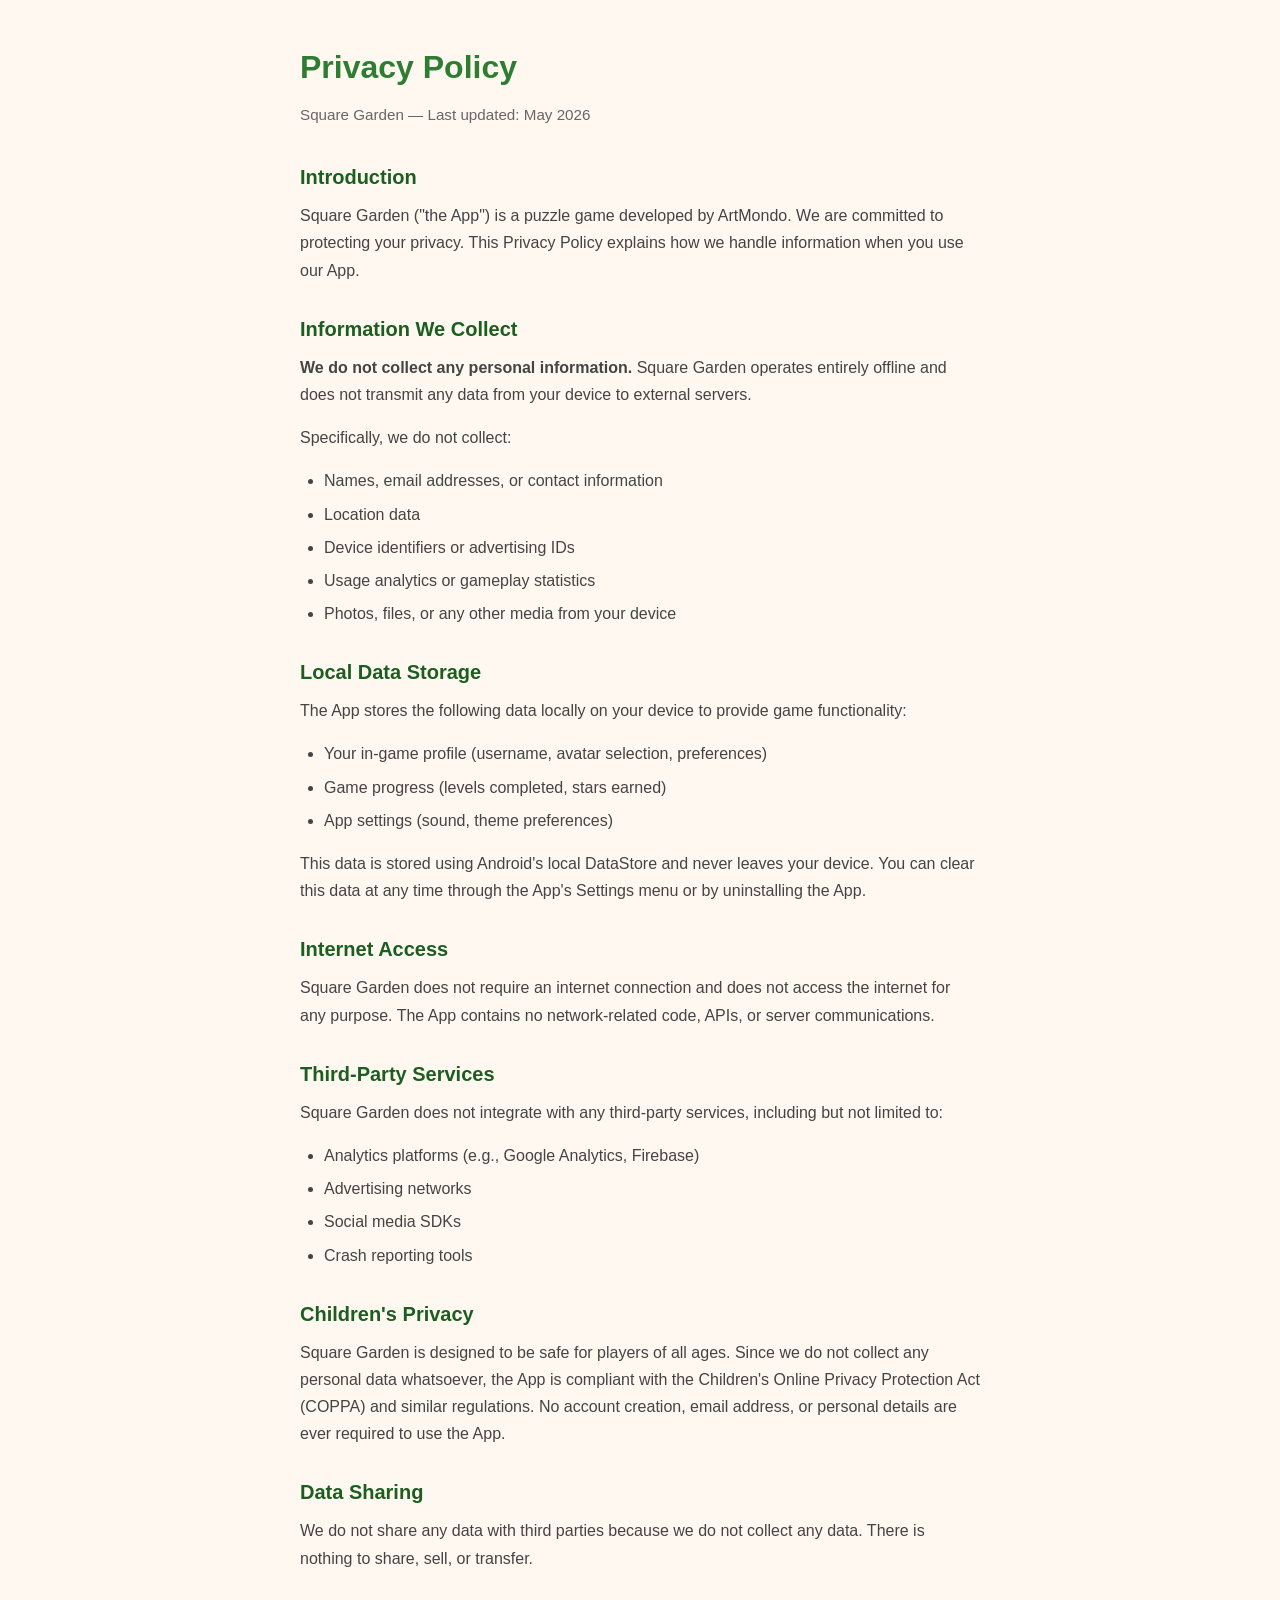
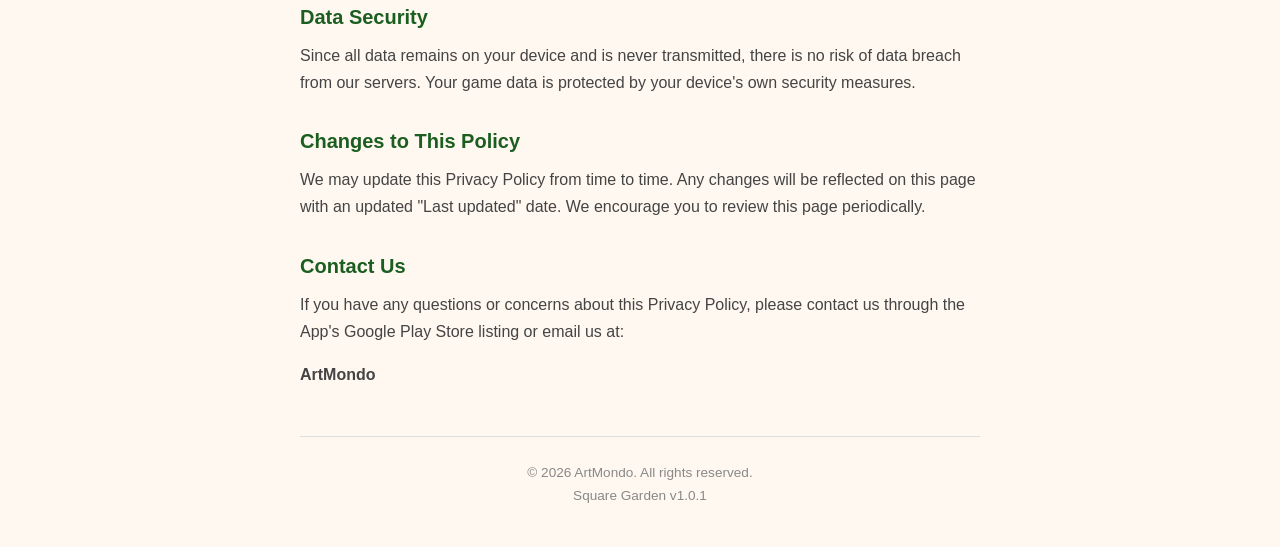
==== docs/privacy-policy.html @ 4bea6047 "Add description of Square Garden game to AboutScreen for enhanced user information" ====
<!DOCTYPE html>
<html lang="en">
<head>
    <meta charset="UTF-8">
    <meta name="viewport" content="width=device-width, initial-scale=1.0">
    <title>Privacy Policy - Square Garden</title>
    <style>
        * { margin: 0; padding: 0; box-sizing: border-box; }
        body {
            font-family: -apple-system, BlinkMacSystemFont, 'Segoe UI', Roboto, sans-serif;
            line-height: 1.7;
            color: #333;
            background: #FFF8F0;
            padding: 40px 20px;
            max-width: 720px;
            margin: 0 auto;
        }
        h1 {
            font-size: 2rem;
            color: #2E7D32;
            margin-bottom: 8px;
        }
        .subtitle {
            color: #666;
            font-size: 0.95rem;
            margin-bottom: 32px;
        }
        h2 {
            font-size: 1.25rem;
            color: #1B5E20;
            margin-top: 28px;
            margin-bottom: 8px;
        }
        p {
            margin-bottom: 16px;
            color: #444;
        }
        ul {
            margin-bottom: 16px;
            padding-left: 24px;
        }
        li {
            margin-bottom: 6px;
            color: #444;
        }
        .footer {
            margin-top: 48px;
            padding-top: 24px;
            border-top: 1px solid #ddd;
            font-size: 0.85rem;
            color: #888;
            text-align: center;
        }
    </style>
</head>
<body>
    <h1>Privacy Policy</h1>
    <p class="subtitle">Square Garden &mdash; Last updated: May 2026</p>

    <h2>Introduction</h2>
    <p>
        Square Garden ("the App") is a puzzle game developed by ArtMondo. We are committed
        to protecting your privacy. This Privacy Policy explains how we handle information
        when you use our App.
    </p>

    <h2>Information We Collect</h2>
    <p>
        <strong>We do not collect any personal information.</strong> Square Garden operates
        entirely offline and does not transmit any data from your device to external servers.
    </p>
    <p>Specifically, we do not collect:</p>
    <ul>
        <li>Names, email addresses, or contact information</li>
        <li>Location data</li>
        <li>Device identifiers or advertising IDs</li>
        <li>Usage analytics or gameplay statistics</li>
        <li>Photos, files, or any other media from your device</li>
    </ul>

    <h2>Local Data Storage</h2>
    <p>
        The App stores the following data locally on your device to provide game functionality:
    </p>
    <ul>
        <li>Your in-game profile (username, avatar selection, preferences)</li>
        <li>Game progress (levels completed, stars earned)</li>
        <li>App settings (sound, theme preferences)</li>
    </ul>
    <p>
        This data is stored using Android's local DataStore and never leaves your device.
        You can clear this data at any time through the App's Settings menu or by
        uninstalling the App.
    </p>

    <h2>Internet Access</h2>
    <p>
        Square Garden does not require an internet connection and does not access the
        internet for any purpose. The App contains no network-related code, APIs, or
        server communications.
    </p>

    <h2>Third-Party Services</h2>
    <p>
        Square Garden does not integrate with any third-party services, including but
        not limited to:
    </p>
    <ul>
        <li>Analytics platforms (e.g., Google Analytics, Firebase)</li>
        <li>Advertising networks</li>
        <li>Social media SDKs</li>
        <li>Crash reporting tools</li>
    </ul>

    <h2>Children's Privacy</h2>
    <p>
        Square Garden is designed to be safe for players of all ages. Since we do not
        collect any personal data whatsoever, the App is compliant with the Children's
        Online Privacy Protection Act (COPPA) and similar regulations. No account
        creation, email address, or personal details are ever required to use the App.
    </p>

    <h2>Data Sharing</h2>
    <p>
        We do not share any data with third parties because we do not collect any data.
        There is nothing to share, sell, or transfer.
    </p>

    <h2>Data Security</h2>
    <p>
        Since all data remains on your device and is never transmitted, there is no risk
        of data breach from our servers. Your game data is protected by your device's
        own security measures.
    </p>

    <h2>Changes to This Policy</h2>
    <p>
        We may update this Privacy Policy from time to time. Any changes will be reflected
        on this page with an updated "Last updated" date. We encourage you to review this
        page periodically.
    </p>

    <h2>Contact Us</h2>
    <p>
        If you have any questions or concerns about this Privacy Policy, please contact
        us through the App's Google Play Store listing or email us at:
    </p>
    <p><strong>ArtMondo</strong></p>

    <div class="footer">
        &copy; 2026 ArtMondo. All rights reserved.<br>
        Square Garden v1.0.1
    </div>
</body>
</html>
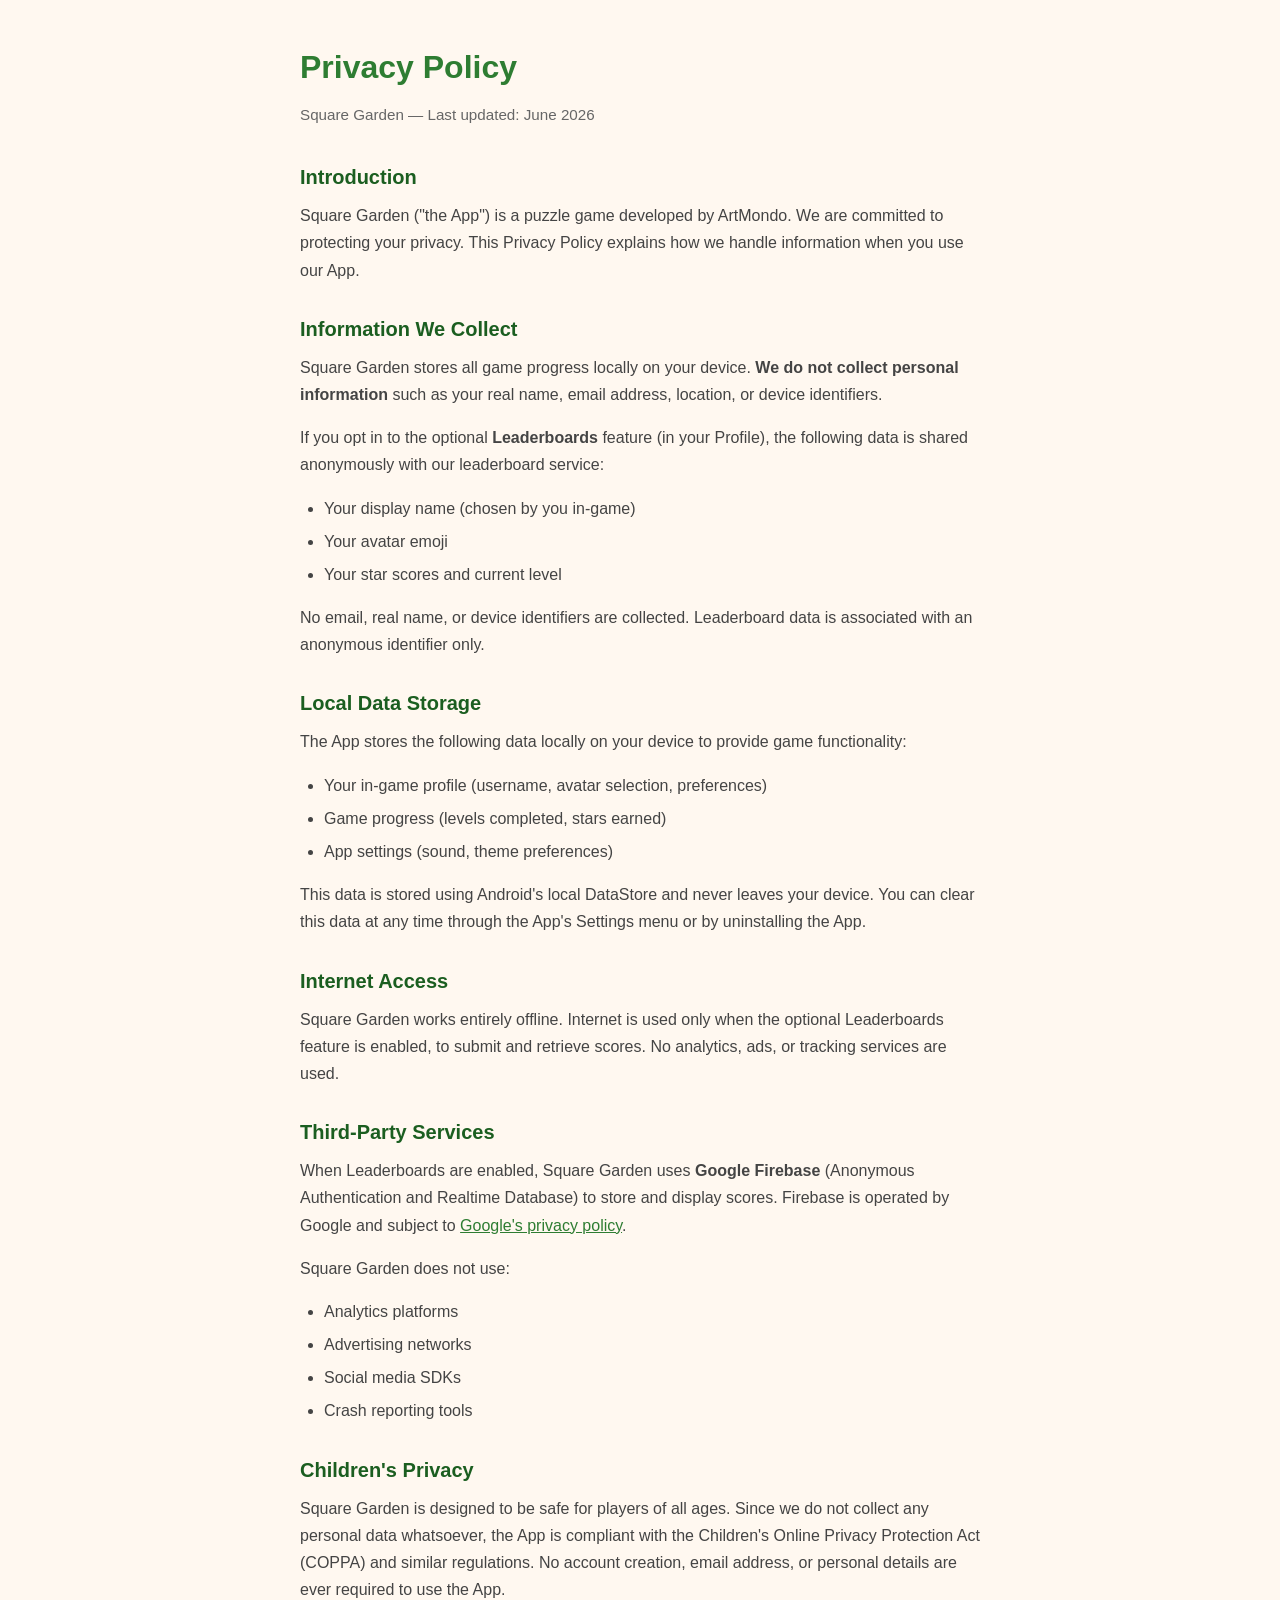
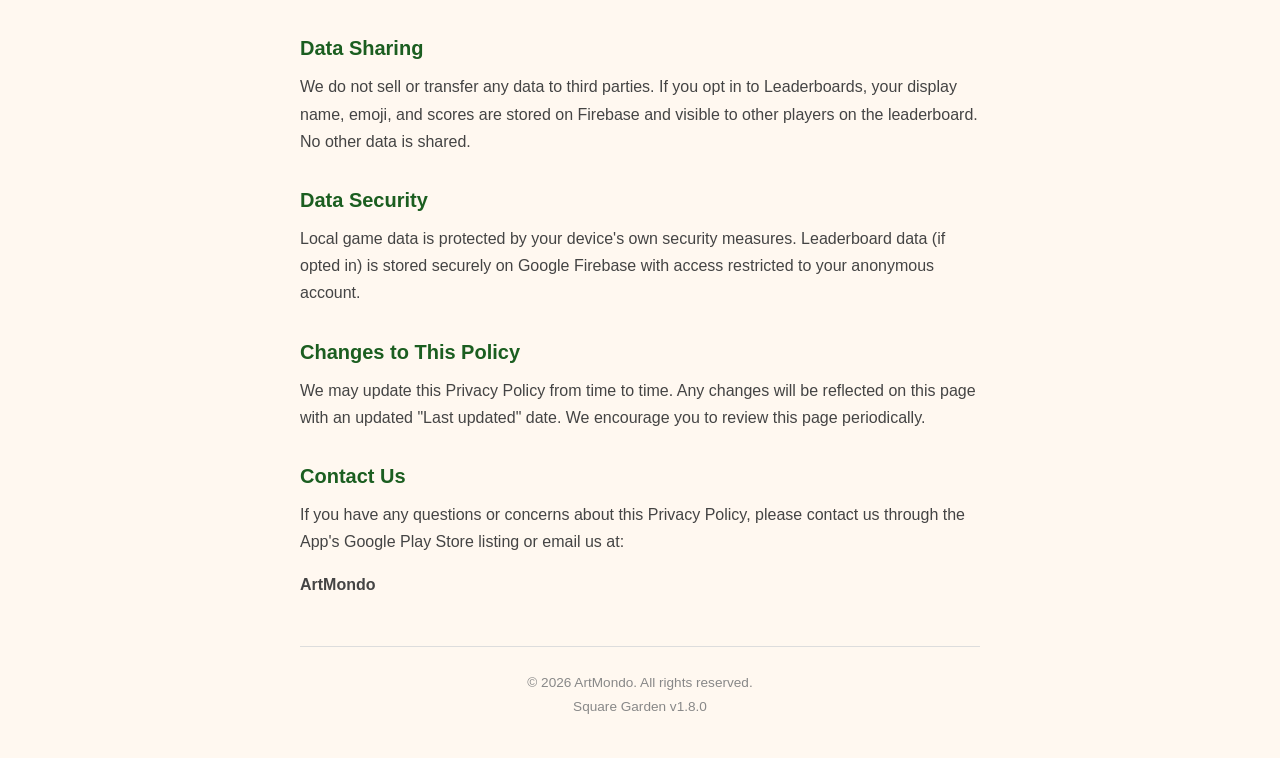
==== commit 152e6583: "docs: Update privacy policy HTML for Firebase leaderboards Update docs/privacy-policy.html to reflec" ====
--- a/docs/privacy-policy.html
+++ b/docs/privacy-policy.html
@@ -55,7 +55,7 @@
 </head>
 <body>
     <h1>Privacy Policy</h1>
-    <p class="subtitle">Square Garden &mdash; Last updated: May 2026</p>
+    <p class="subtitle">Square Garden &mdash; Last updated: June 2026</p>
 
     <h2>Introduction</h2>
     <p>
@@ -66,17 +66,23 @@
 
     <h2>Information We Collect</h2>
     <p>
-        <strong>We do not collect any personal information.</strong> Square Garden operates
-        entirely offline and does not transmit any data from your device to external servers.
+        Square Garden stores all game progress locally on your device.
+        <strong>We do not collect personal information</strong> such as your real name,
+        email address, location, or device identifiers.
     </p>
-    <p>Specifically, we do not collect:</p>
+    <p>
+        If you opt in to the optional <strong>Leaderboards</strong> feature (in your Profile),
+        the following data is shared anonymously with our leaderboard service:
+    </p>
     <ul>
-        <li>Names, email addresses, or contact information</li>
-        <li>Location data</li>
-        <li>Device identifiers or advertising IDs</li>
-        <li>Usage analytics or gameplay statistics</li>
-        <li>Photos, files, or any other media from your device</li>
+        <li>Your display name (chosen by you in-game)</li>
+        <li>Your avatar emoji</li>
+        <li>Your star scores and current level</li>
     </ul>
+    <p>
+        No email, real name, or device identifiers are collected. Leaderboard data is
+        associated with an anonymous identifier only.
+    </p>
 
     <h2>Local Data Storage</h2>
     <p>
@@ -95,18 +101,21 @@
 
     <h2>Internet Access</h2>
     <p>
-        Square Garden does not require an internet connection and does not access the
-        internet for any purpose. The App contains no network-related code, APIs, or
-        server communications.
+        Square Garden works entirely offline. Internet is used only when the optional
+        Leaderboards feature is enabled, to submit and retrieve scores. No analytics,
+        ads, or tracking services are used.
     </p>
 
     <h2>Third-Party Services</h2>
     <p>
-        Square Garden does not integrate with any third-party services, including but
-        not limited to:
+        When Leaderboards are enabled, Square Garden uses <strong>Google Firebase</strong>
+        (Anonymous Authentication and Realtime Database) to store and display scores.
+        Firebase is operated by Google and subject to
+        <a href="https://policies.google.com/privacy" style="color: #2E7D32;">Google's privacy policy</a>.
     </p>
+    <p>Square Garden does not use:</p>
     <ul>
-        <li>Analytics platforms (e.g., Google Analytics, Firebase)</li>
+        <li>Analytics platforms</li>
         <li>Advertising networks</li>
         <li>Social media SDKs</li>
         <li>Crash reporting tools</li>
@@ -122,15 +131,16 @@
 
     <h2>Data Sharing</h2>
     <p>
-        We do not share any data with third parties because we do not collect any data.
-        There is nothing to share, sell, or transfer.
+        We do not sell or transfer any data to third parties. If you opt in to
+        Leaderboards, your display name, emoji, and scores are stored on Firebase
+        and visible to other players on the leaderboard. No other data is shared.
     </p>
 
     <h2>Data Security</h2>
     <p>
-        Since all data remains on your device and is never transmitted, there is no risk
-        of data breach from our servers. Your game data is protected by your device's
-        own security measures.
+        Local game data is protected by your device's own security measures. Leaderboard
+        data (if opted in) is stored securely on Google Firebase with access restricted
+        to your anonymous account.
     </p>
 
     <h2>Changes to This Policy</h2>
@@ -149,7 +159,7 @@
 
     <div class="footer">
         &copy; 2026 ArtMondo. All rights reserved.<br>
-        Square Garden v1.0.1
+        Square Garden v1.8.0
     </div>
 </body>
 </html>
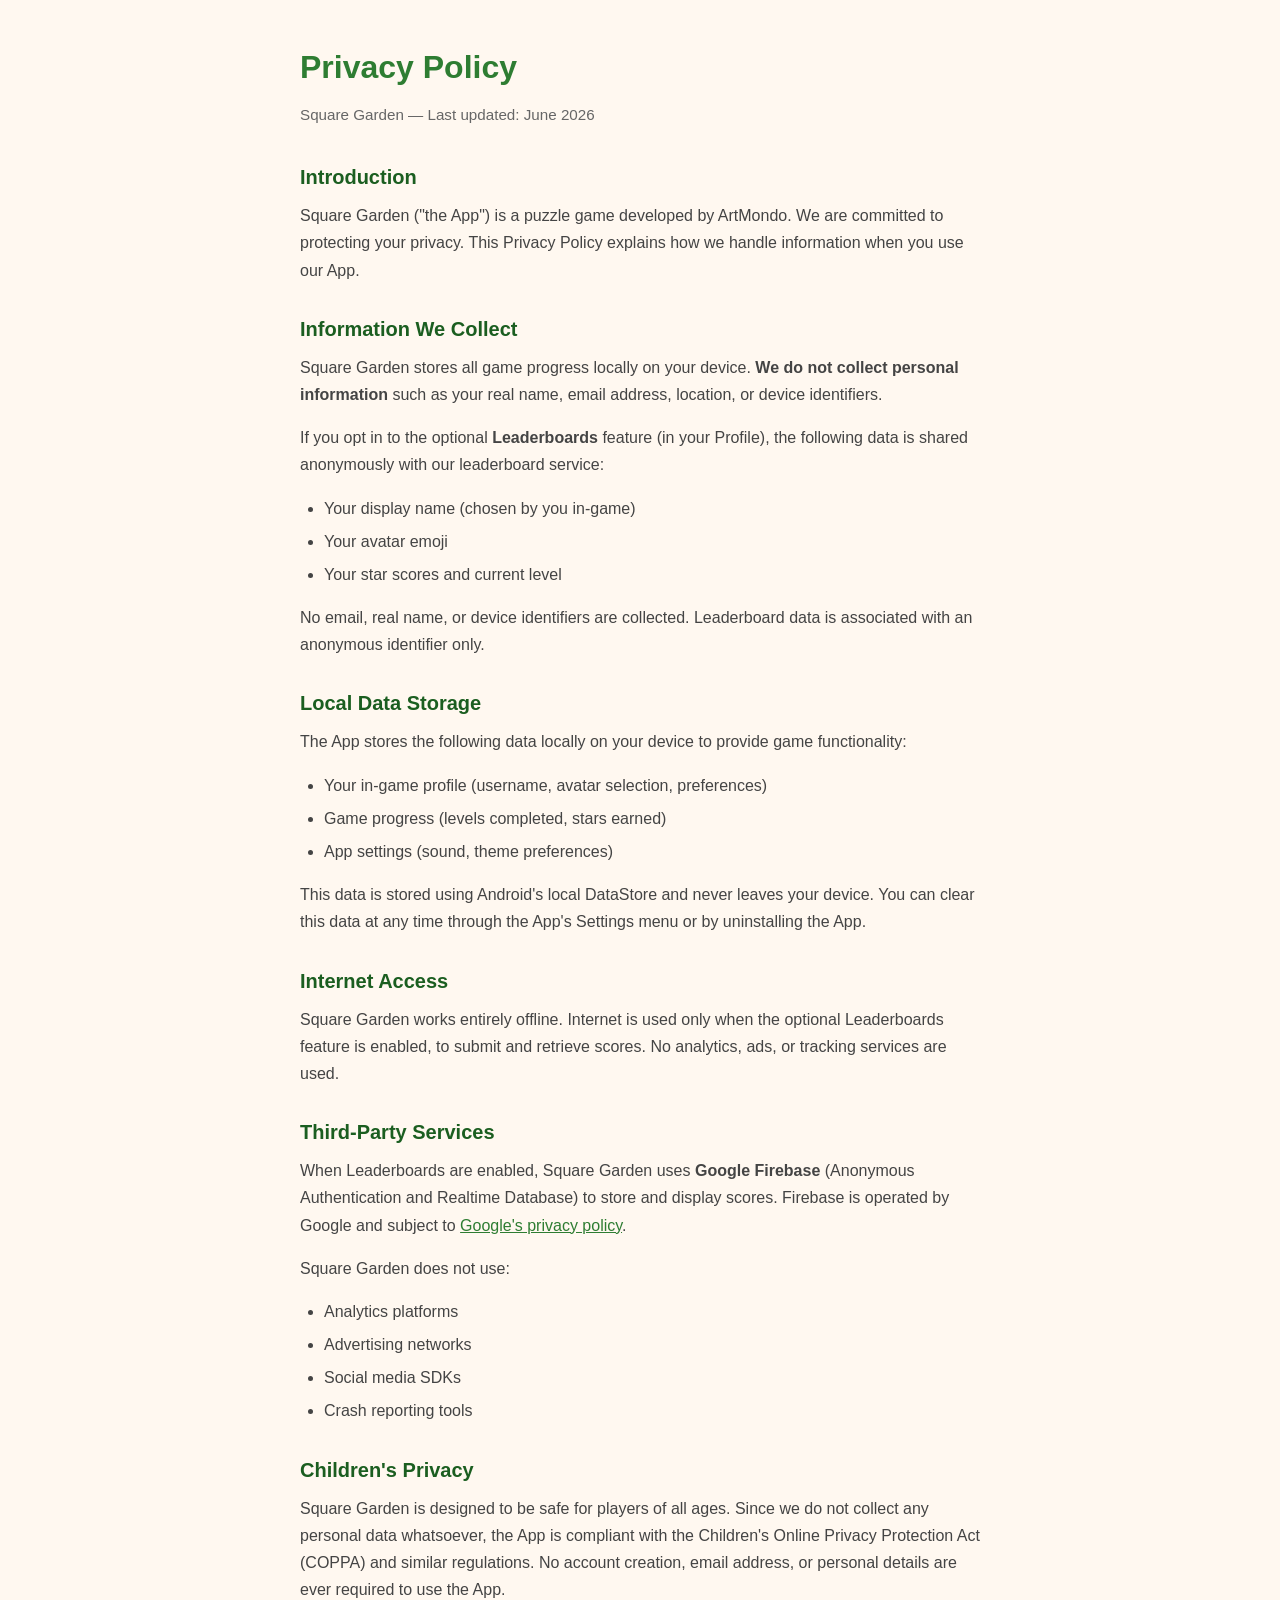
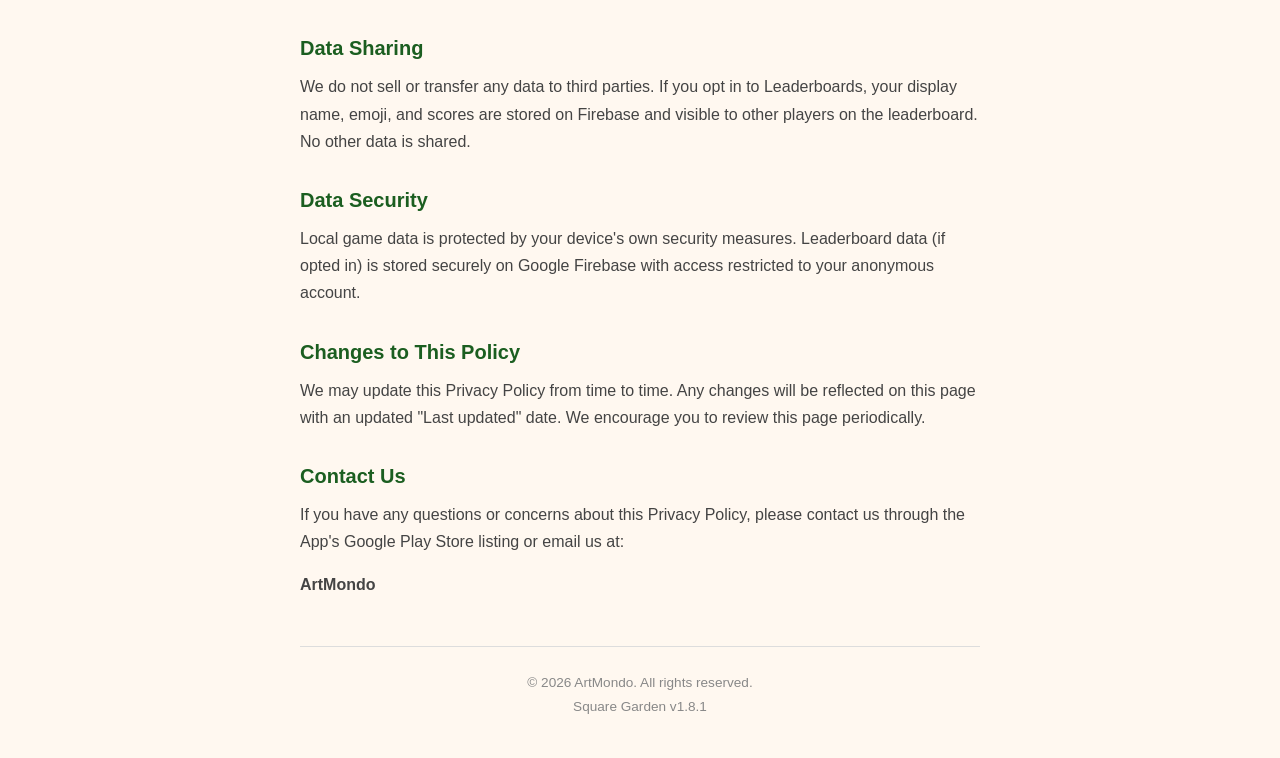
==== commit a773d658: "Recalibrate world unlock thresholds, add "You are here" indicator, improve leaderboard messages - Ra" ====
--- a/docs/privacy-policy.html
+++ b/docs/privacy-policy.html
@@ -159,7 +159,7 @@
 
     <div class="footer">
         &copy; 2026 ArtMondo. All rights reserved.<br>
-        Square Garden v1.8.0
+        Square Garden v1.8.1
     </div>
 </body>
 </html>
